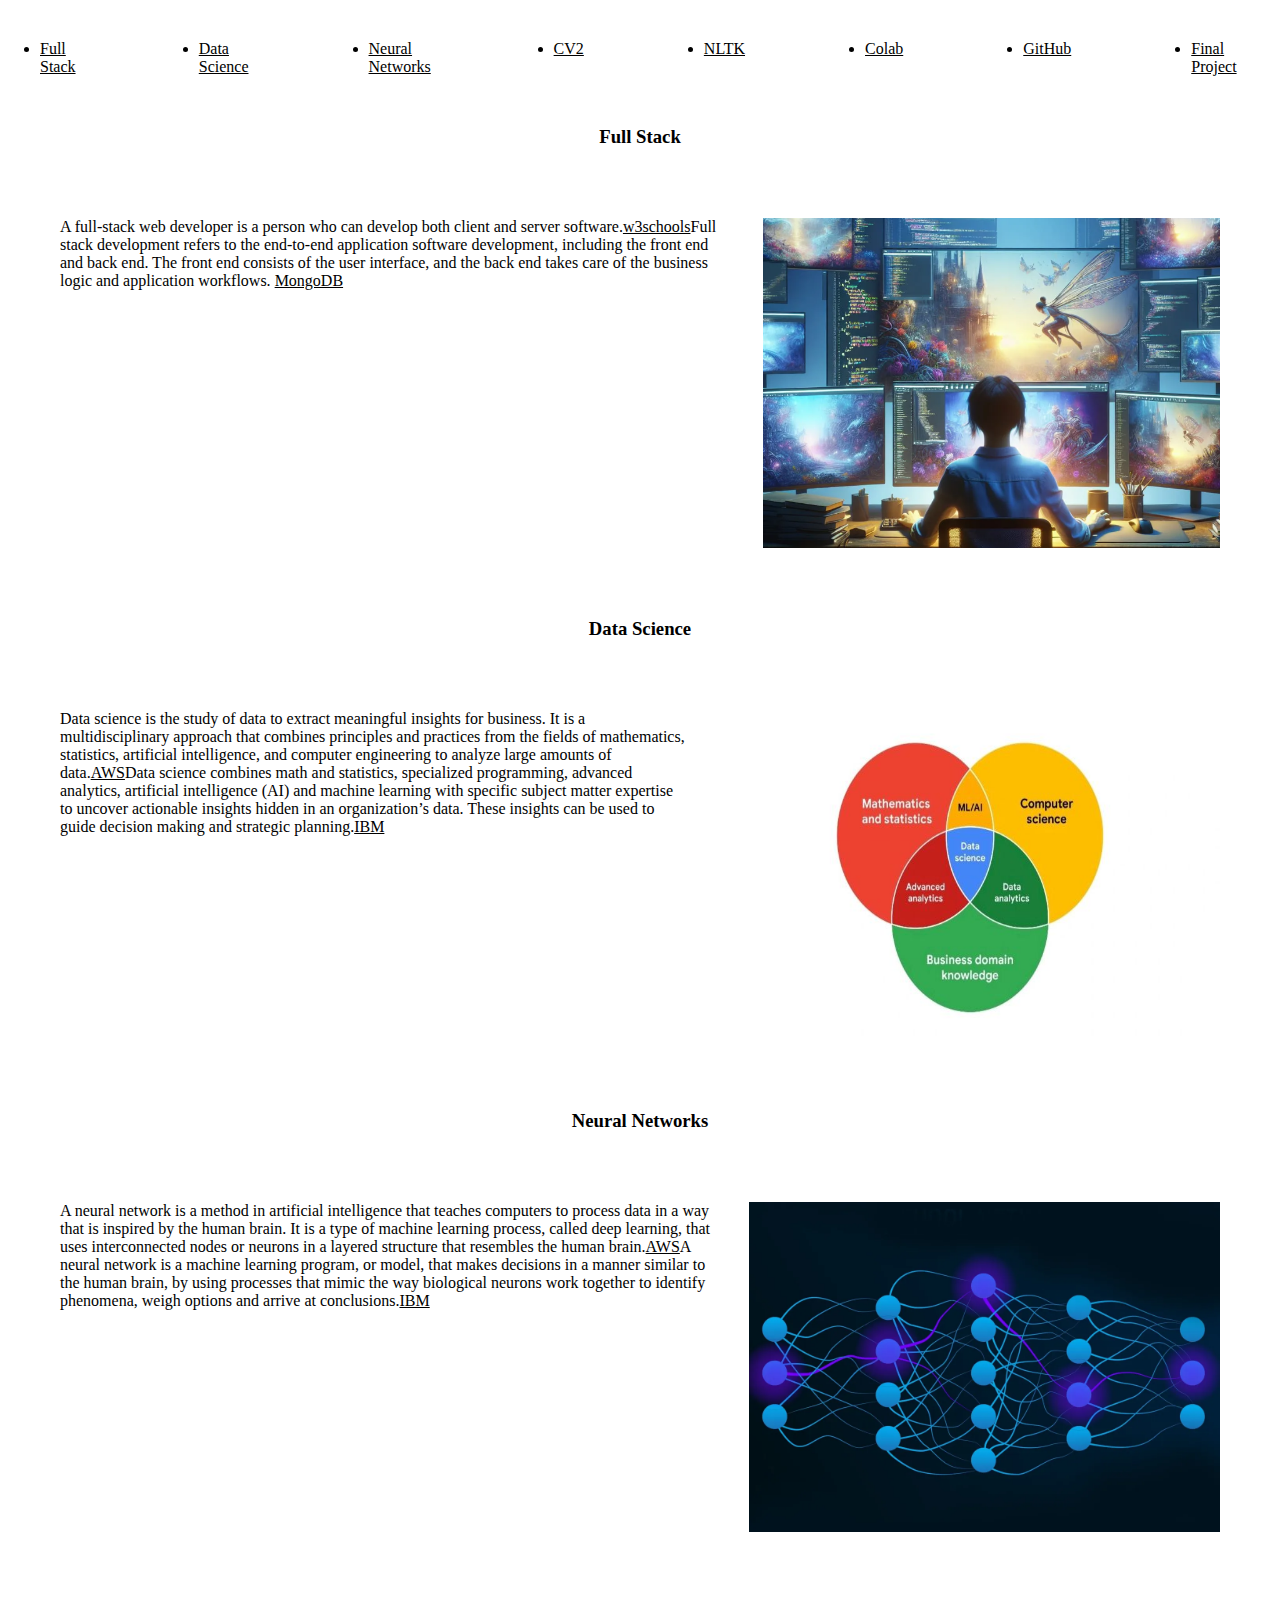
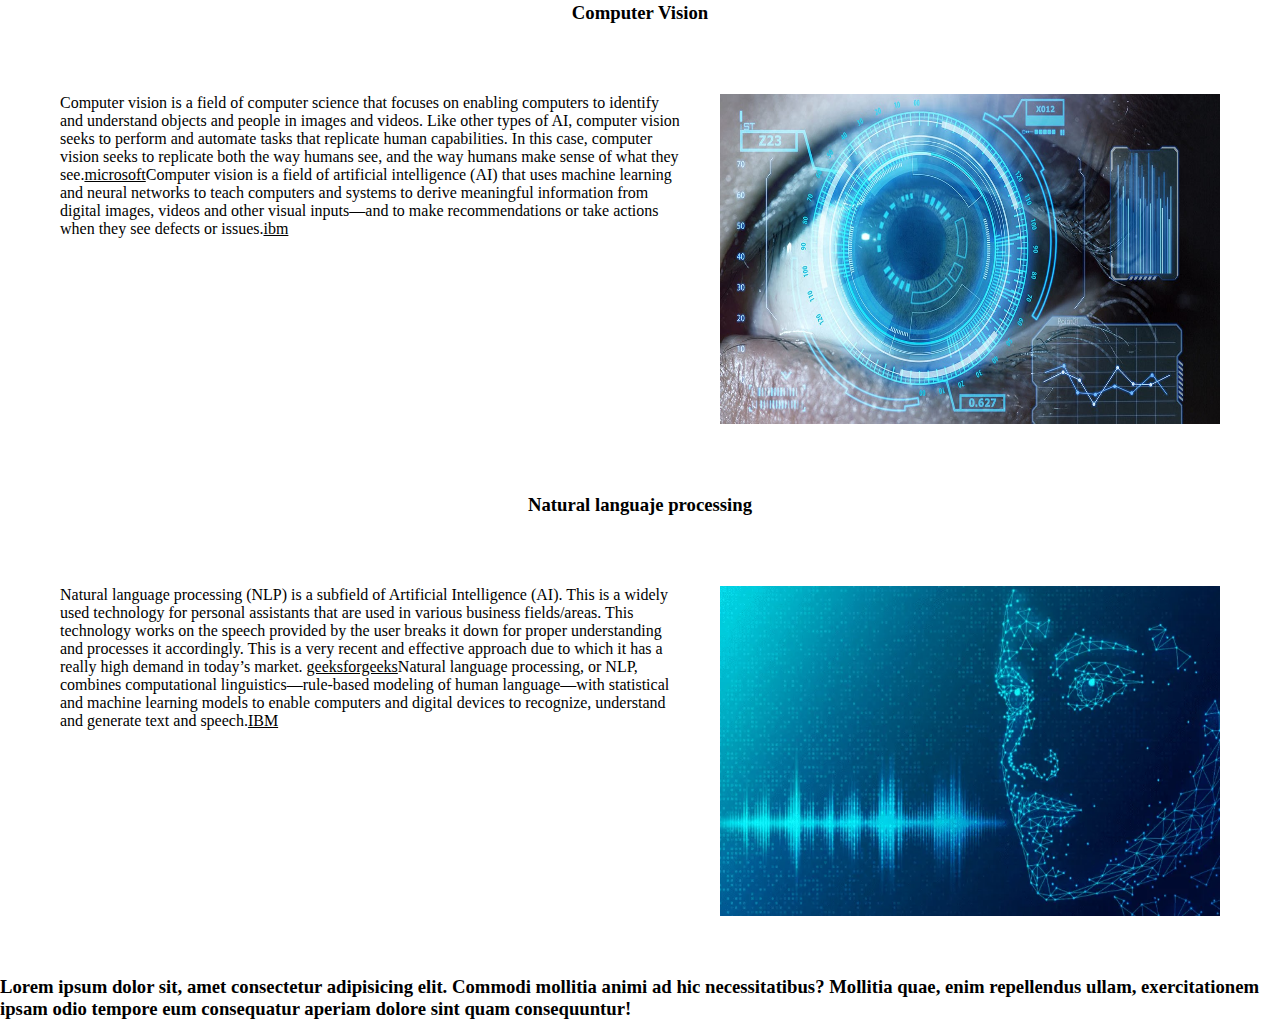
==== index.html @ 1b3d7b2c "actualizacion ul_header, sections margin padding" ====
<!DOCTYPE html>
<html lang="en">
<head>
  <meta charset="UTF-8">
  <meta name="viewport" content="width=device-width, initial-scale=1.0">
  <title>Portfolio</title>
  <link rel="stylesheet" href="./css/style.css">
</head>
<body>
  <header class="header">
    
    <ul class="ul_header">

      <li><a href="./full_stack.html">Full Stack</a></li>
      <li><a href="./data_science.html">Data Science</a></li>
      <li><a href="./neural_networlks.html">Neural Networks</a></li>
      <li><a href="./cv2.html">CV2</a></li>
      <li><a href="./nltk.html">NLTK</a></li>
      <li><a href="https://colab.research.google.com/">Colab</a></li>
      <li><a href="https://github.com/JoabRV">GitHub</a></li>
      <li><a href="./final.html">Final Project</a></li>
    </ul>
  </header>
  <main>
    

    
    <h3 class="subtitles">Full Stack</h3>
    <section class="contenedor">
      
      <p>A full-stack web developer is a person who can develop both client and server software.<a href="https://www.w3schools.com/whatis/whatis_fullstack.asp#:~:text=A%20full%2Dstack%20web%20developer,ASP%2C%20Python%2C%20or%20Node">w3schools</a>Full stack development refers to the end-to-end application software development, including the front end and back end. The front end consists of the user interface, and the back end takes care of the business logic and application workflows. <a href="https://www.mongodb.com/resources/basics/full-stack-development">MongoDB</a></p>
      
      <img class="img" src="./css/fullstack.png" alt="" >

    </section>

    <h3 class="subtitles">Data Science</h3>
    <section class="contenedor">
      
      <p>Data science is the study of data to extract meaningful insights for business. It is a multidisciplinary approach that combines principles and practices from the fields of mathematics, statistics, artificial intelligence, and computer engineering to analyze large amounts of data.<a href="https://aws.amazon.com/what-is/data-science/">AWS</a>Data science combines math and statistics, specialized programming, advanced analytics, artificial intelligence (AI) and machine learning with specific subject matter expertise to uncover actionable insights hidden in an organization’s data. These insights can be used to guide decision making and strategic planning.<a href="https://www.ibm.com/topics/data-science">IBM</a></p>
      
      <img class="img" src="./css/Data Science.jpeg" alt="">
    </section>
    
    <h3 class="subtitles">Neural Networks</h3>
    <section class="contenedor">
      
      <p>A neural network is a method in artificial intelligence that teaches computers to process data in a way that is inspired by the human brain. It is a type of machine learning process, called deep learning, that uses interconnected nodes or neurons in a layered structure that resembles the human brain.<a href="https://aws.amazon.com/what-is/neural-network/">AWS</a>A neural network is a machine learning program, or model, that makes decisions in a manner similar to the human brain, by using processes that mimic the way biological neurons work together to identify phenomena, weigh options and arrive at conclusions.<a href="https://www.ibm.com/topics/neural-networks">IBM</a></p>
      
      <img class="img" src="./css/neural_network.webp" alt="">
    </section>
    
    <h3 class="subtitles">Computer Vision</h3>
    <section class="contenedor">
      
      <p>Computer vision is a field of computer science that focuses on enabling computers to identify and understand objects and people in images and videos. Like other types of AI, computer vision seeks to perform and automate tasks that replicate human capabilities. In this case, computer vision seeks to replicate both the way humans see, and the way humans make sense of what they see.<a href="https://azure.microsoft.com/en-us/resources/cloud-computing-dictionary/what-is-computer-vision#object-classification">microsoft</a>Computer vision is a field of artificial intelligence (AI) that uses machine learning and neural networks to teach computers and systems to derive meaningful information from digital images, videos and other visual inputs—and to make recommendations or take actions when they see defects or issues.<a href="https://www.ibm.com/topics/computer-vision">ibm</a></p>
    
      <img class="img" src="./css/computer_vision.jpeg" alt="">

    </section>

    <h3 class="subtitles">Natural languaje processing</h3>
    <section class="contenedor">
      
      <p>Natural language processing (NLP) is a subfield of Artificial Intelligence (AI). This is a widely used technology for personal assistants that are used in various business fields/areas. This technology works on the speech provided by the user breaks it down for proper understanding and processes it accordingly. This is a very recent and effective approach due to which it has a really high demand in today’s market. <a href="https://www.geeksforgeeks.org/natural-language-processing-overview/">geeksforgeeks</a>Natural language processing, or NLP, combines computational linguistics—rule-based modeling of human language—with statistical and machine learning models to enable computers and digital devices to recognize, understand and generate text and speech.<a href="https://www.ibm.com/topics/natural-language-processing">IBM</a></p>

      <img class="img" src="./css/nltk.webp" alt="">
    </section>
    
    <footer>
      <h3>Lorem ipsum dolor sit, amet consectetur adipisicing elit. Commodi mollitia animi ad hic necessitatibus? Mollitia quae, enim repellendus ullam, exercitationem ipsam odio tempore eum consequatur aperiam dolore sint quam consequuntur!</h3>
    </footer>

  </main>
</body>
</html>
---- css/style.css ----
*{
    margin: 0px;
    padding: 0px;
    background-color: white;
    color: black;
}


header {
    margin: 10px;
    padding: 10px;
}

.ul_header {

    margin: 10px;
    padding: 10px;
    display: flex;
    flex-direction: row;
    gap: 10%;
    width: 250;
    height: 10%;
}



.subtitles {
    margin: 10px;
    padding: 10px;
    text-align: center;
    background-color: white;
}

.contenedor {
    display: flex;
    margin: 30px;
    padding: 30px;
    gap: 35px;
    background-color: white;
}

section {
    display: grid;
}

.img {
    width: 500px;
    height: 330px;
}
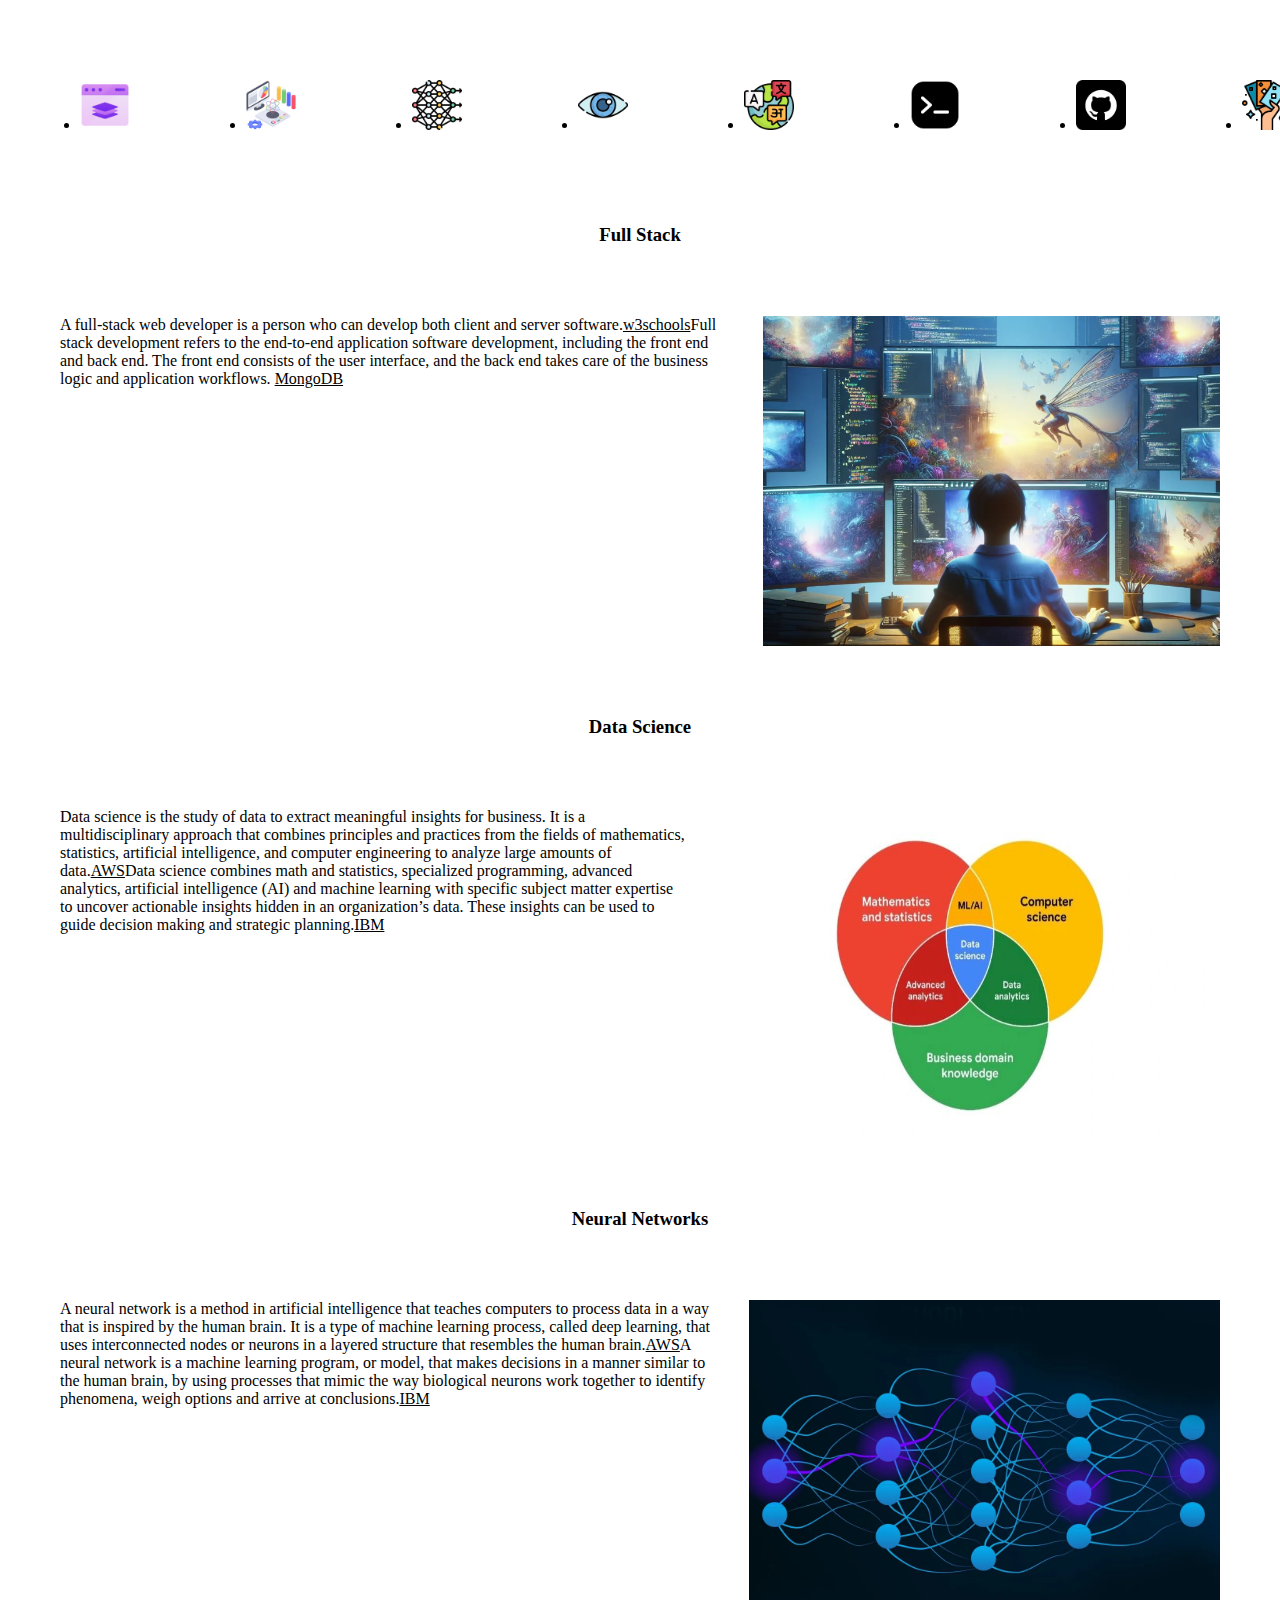
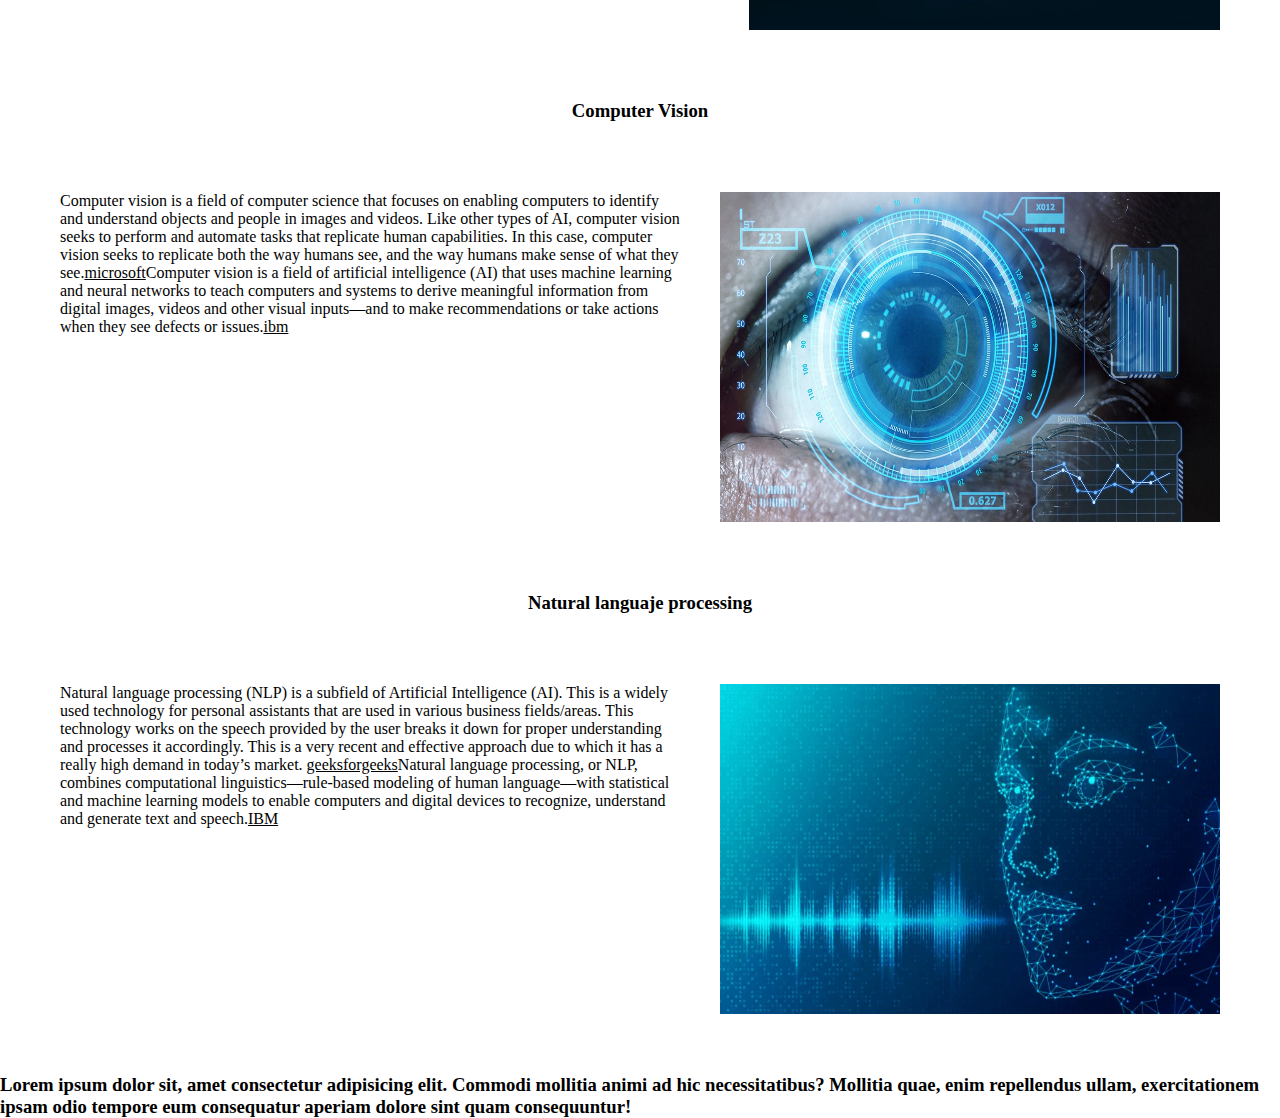
==== commit 1ea4f8db: "img changes" ====
--- a/index.html
+++ b/index.html
@@ -11,14 +11,14 @@
     
     <ul class="ul_header">
 
-      <li><a href="./full_stack.html">Full Stack</a></li>
-      <li><a href="./data_science.html">Data Science</a></li>
-      <li><a href="./neural_networlks.html">Neural Networks</a></li>
-      <li><a href="./cv2.html">CV2</a></li>
-      <li><a href="./nltk.html">NLTK</a></li>
-      <li><a href="https://colab.research.google.com/">Colab</a></li>
-      <li><a href="https://github.com/JoabRV">GitHub</a></li>
-      <li><a href="./final.html">Final Project</a></li>
+      <li><a href="./full_stack.html"><img class="img_icon" src="./css/icon/development-software.png" alt=""></a></li>
+      <li><a href="./data_science.html"><img class="img_icon" src="./css/icon/data-science.png" alt=""></a></li>
+      <li><a href="./neural_networlks.html"><img class="img_icon" src="./css/icon/deep-learning.png" alt=""></a></li>
+      <li><a href="./cv2.html"><img class="img_icon" src="./css/icon/eye.png" alt=""></a></li>
+      <li><a href="./nltk.html"><img class="img_icon" src="./css/icon/languages.png" alt=""></a></li>
+      <li><a href="https://colab.research.google.com/"><img class="img_icon" src="./css/icon/terminal.png" alt=""></a></li>
+      <li><a href="https://github.com/JoabRV"><img class="img_icon" src="./css/icon/github.png" alt=""></a></li>
+      <li><a href="./final.html"><img class="img_icon" src="./css/icon/card-game.png" alt=""></a></li>
     </ul>
   </header>
   <main>
--- a/css/style.css
+++ b/css/style.css
@@ -7,8 +7,9 @@
 
 
 header {
-    margin: 10px;
-    padding: 10px;
+    margin: 30px;
+    padding: 30px;
+    background-color: white;
 }
 
 .ul_header {
@@ -18,8 +19,12 @@
     display: flex;
     flex-direction: row;
     gap: 10%;
-    width: 250;
+    width: 100%;
     height: 10%;
+}
+
+.img_icon {
+    width: 50px;
 }
 
 
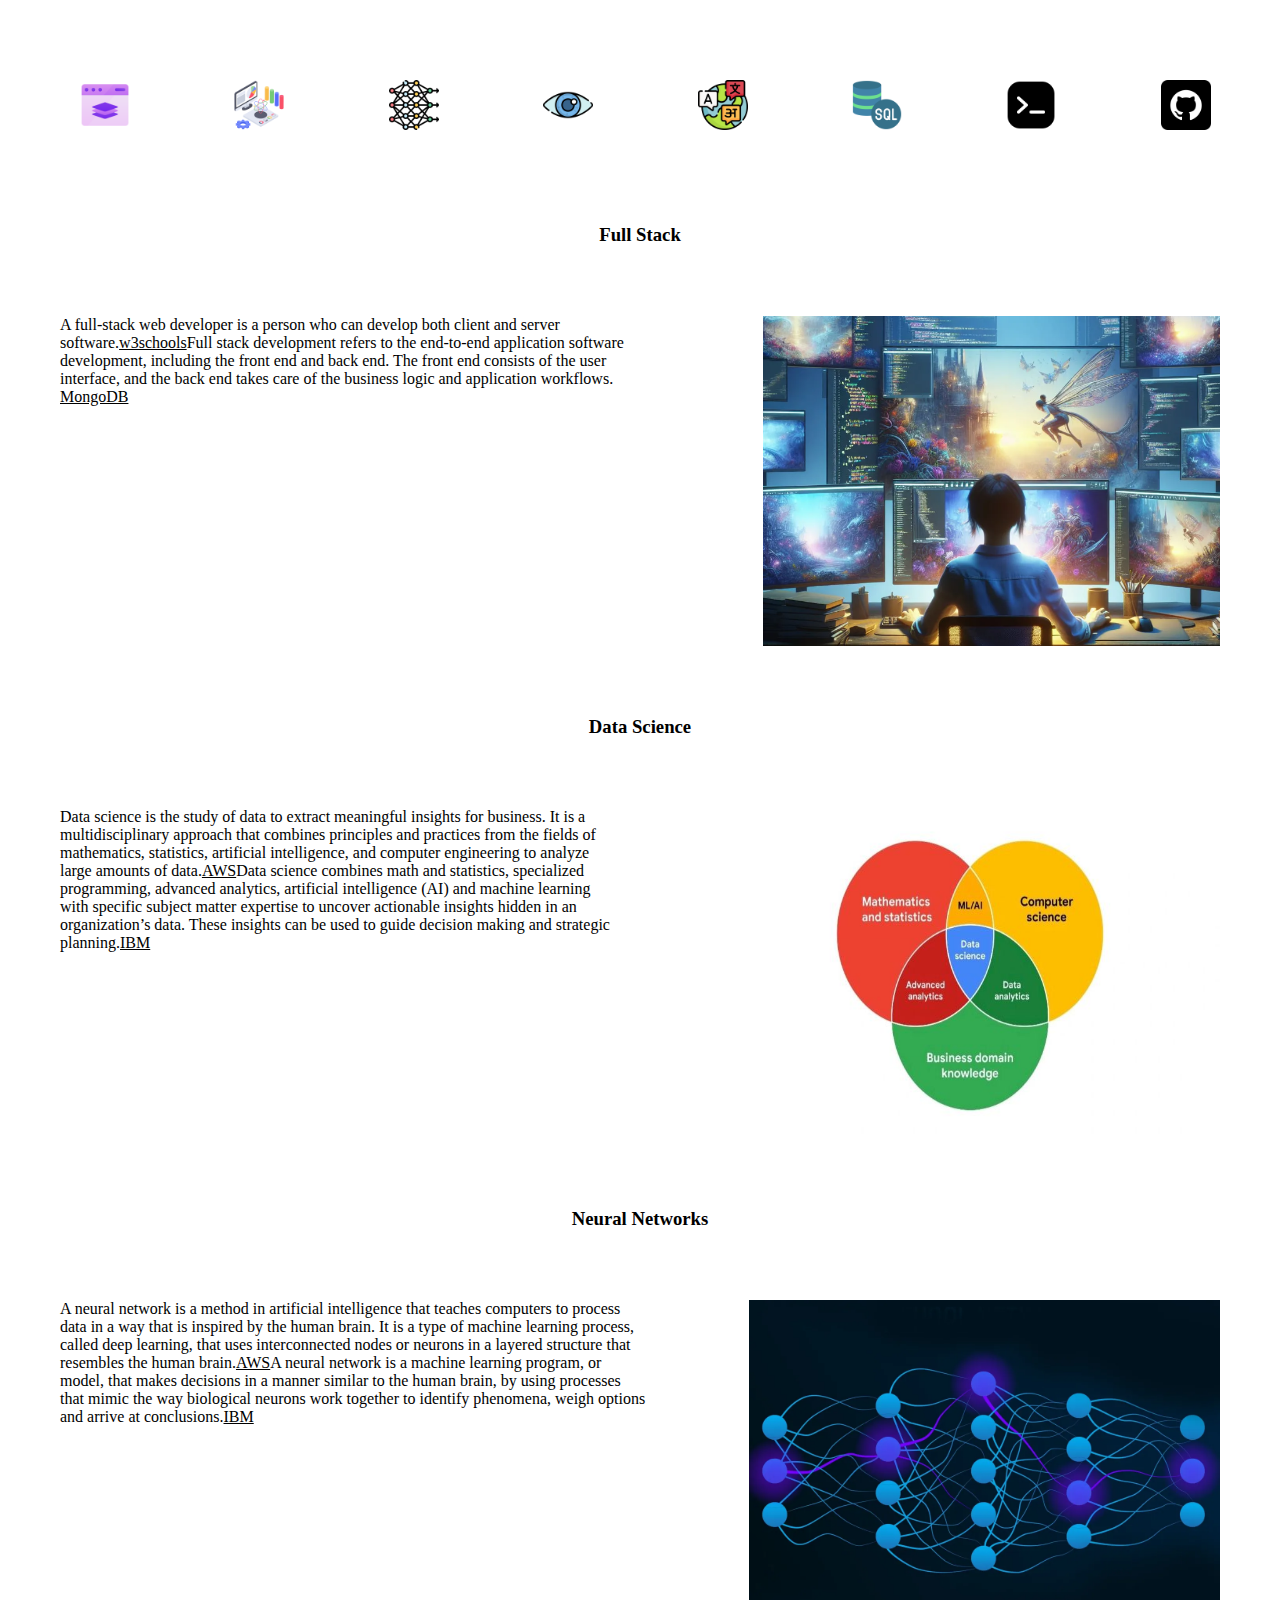
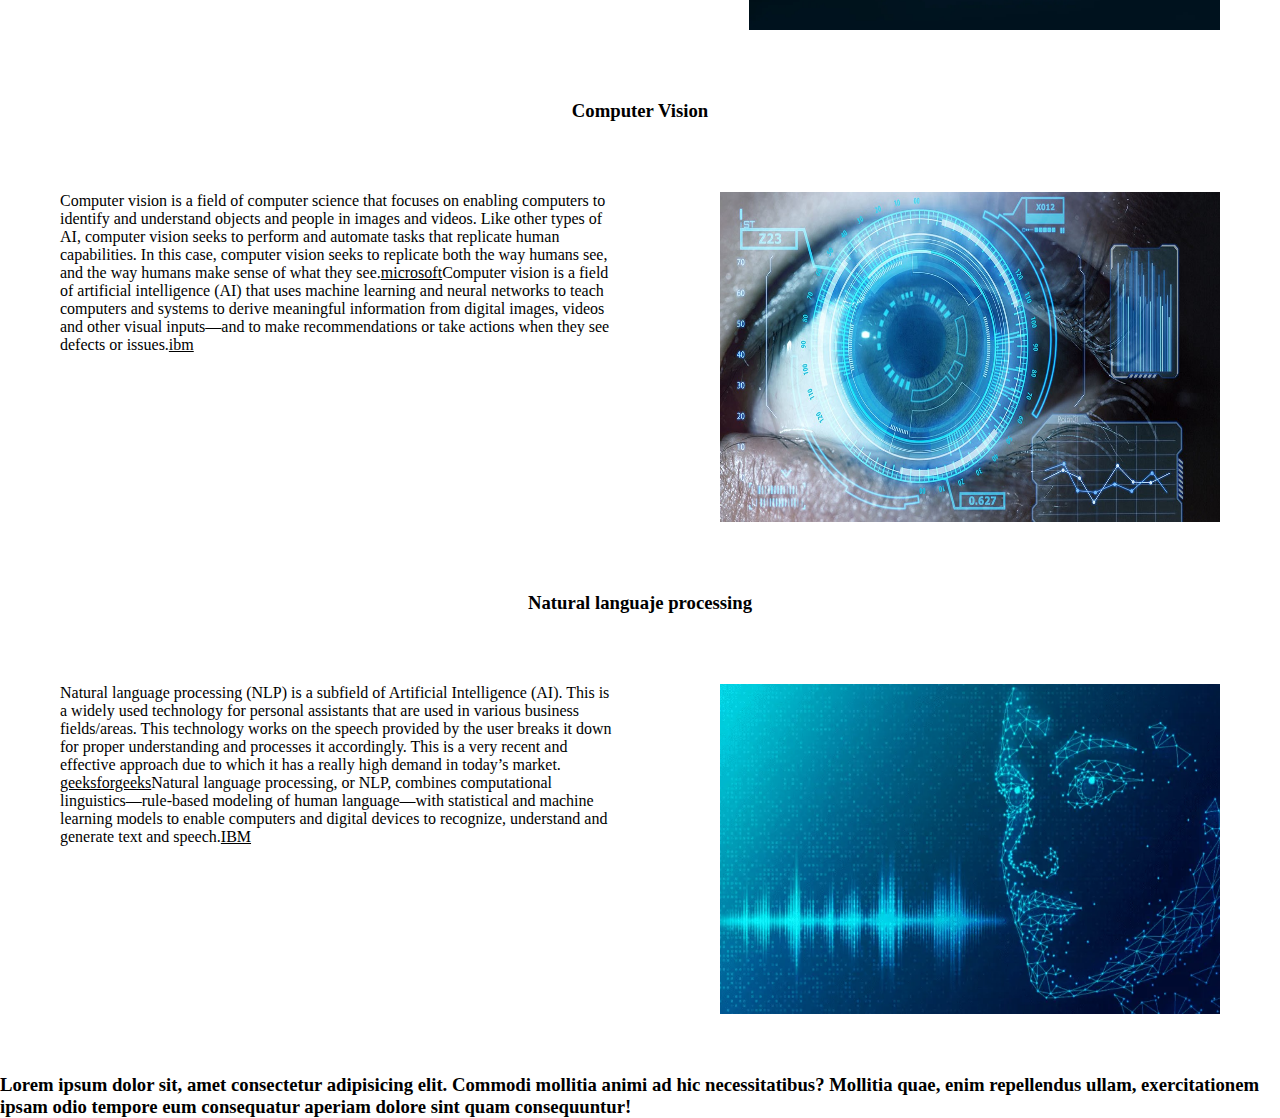
==== commit 8c9a2d96: "agregue apartados para nlp, neural networks, data science" ====
--- a/index.html
+++ b/index.html
@@ -15,7 +15,8 @@
       <li><a href="./data_science.html"><img class="img_icon" src="./css/icon/data-science.png" alt=""></a></li>
       <li><a href="./neural_networlks.html"><img class="img_icon" src="./css/icon/deep-learning.png" alt=""></a></li>
       <li><a href="./cv2.html"><img class="img_icon" src="./css/icon/eye.png" alt=""></a></li>
-      <li><a href="./nltk.html"><img class="img_icon" src="./css/icon/languages.png" alt=""></a></li>
+      <li><a href="./nlp.html"><img class="img_icon" src="./css/icon/languages.png" alt=""></a></li>
+      <li><a href="./sql.html"><img class="img_icon" src="./css/icon/sql-server.png" alt=""></a></li>
       <li><a href="https://colab.research.google.com/"><img class="img_icon" src="./css/icon/terminal.png" alt=""></a></li>
       <li><a href="https://github.com/JoabRV"><img class="img_icon" src="./css/icon/github.png" alt=""></a></li>
       <li><a href="./final.html"><img class="img_icon" src="./css/icon/card-game.png" alt=""></a></li>
--- a/css/style.css
+++ b/css/style.css
@@ -13,13 +13,13 @@
 }
 
 .ul_header {
-
+    list-style: none;
     margin: 10px;
     padding: 10px;
     display: flex;
     flex-direction: row;
     gap: 10%;
-    width: 100%;
+    width: 90%;
     height: 10%;
 }
 
@@ -40,7 +40,7 @@
     display: flex;
     margin: 30px;
     padding: 30px;
-    gap: 35px;
+    gap: 100px;
     background-color: white;
 }
 
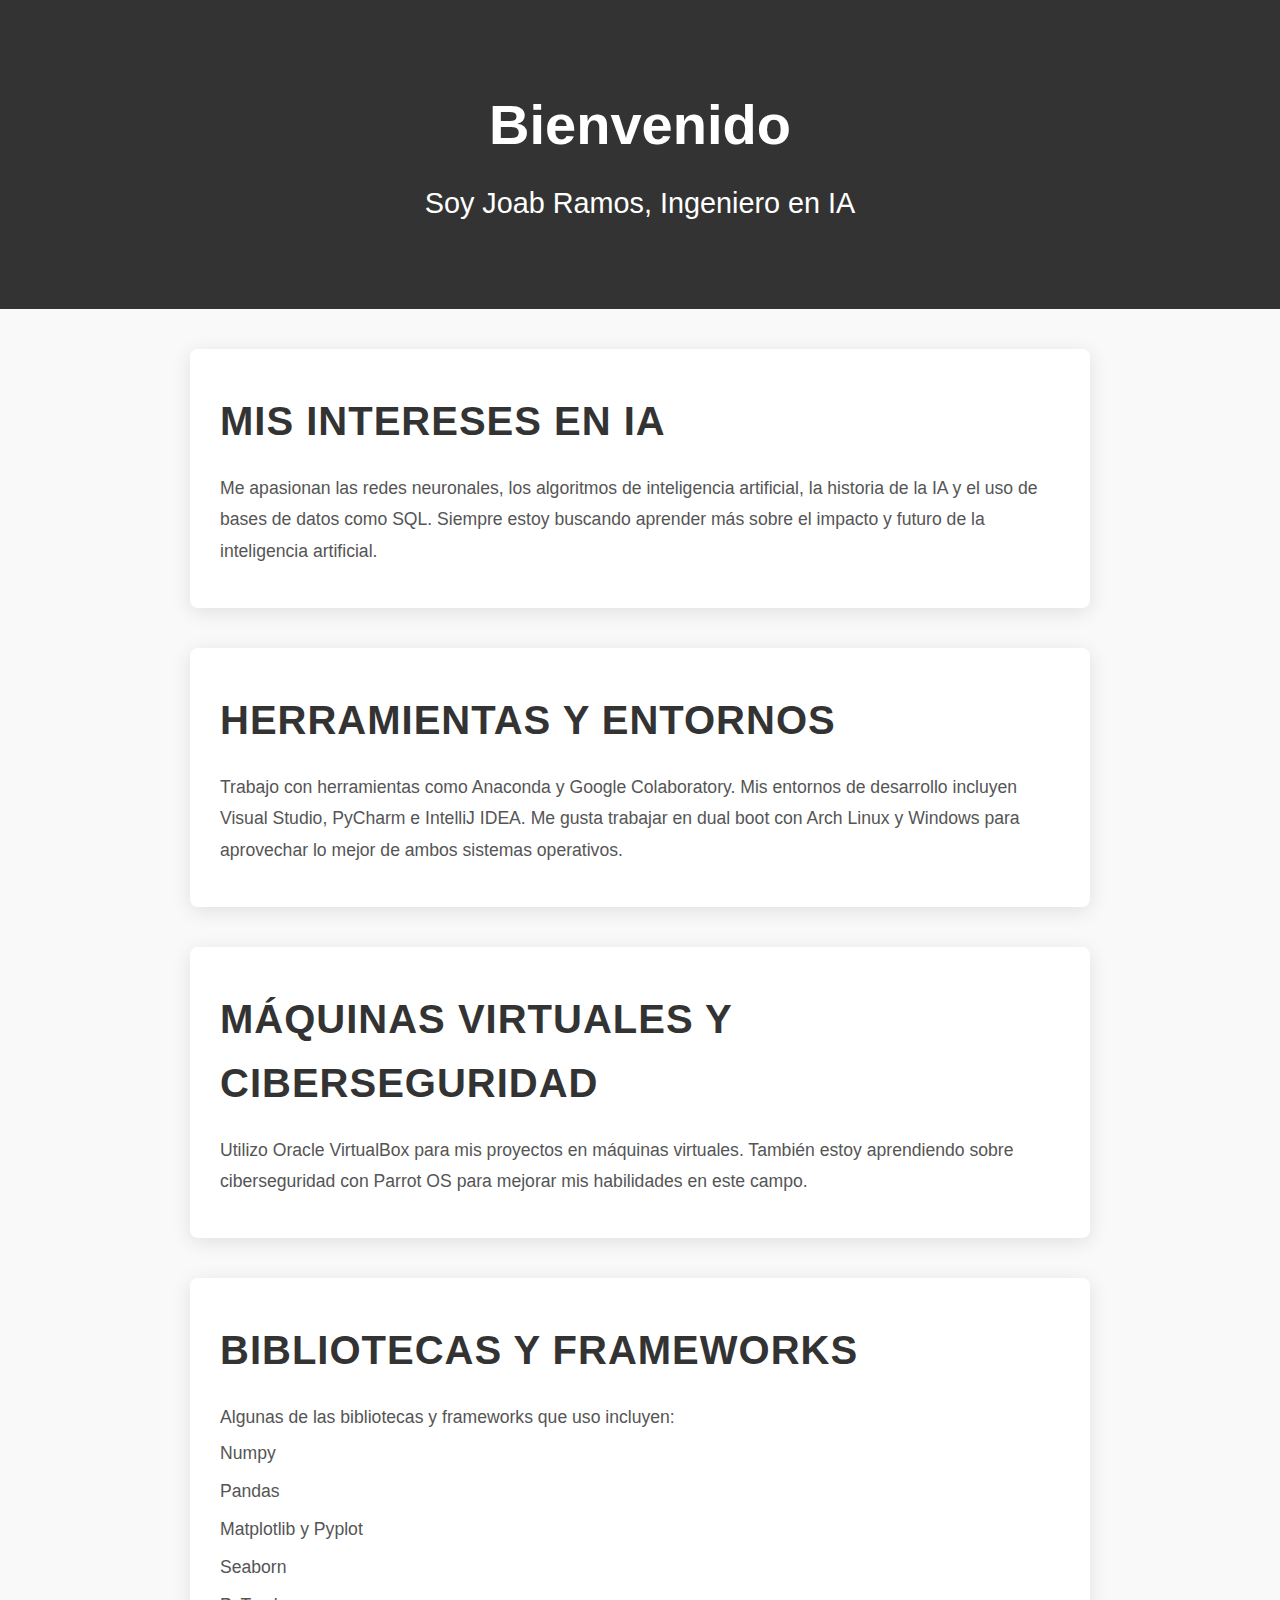
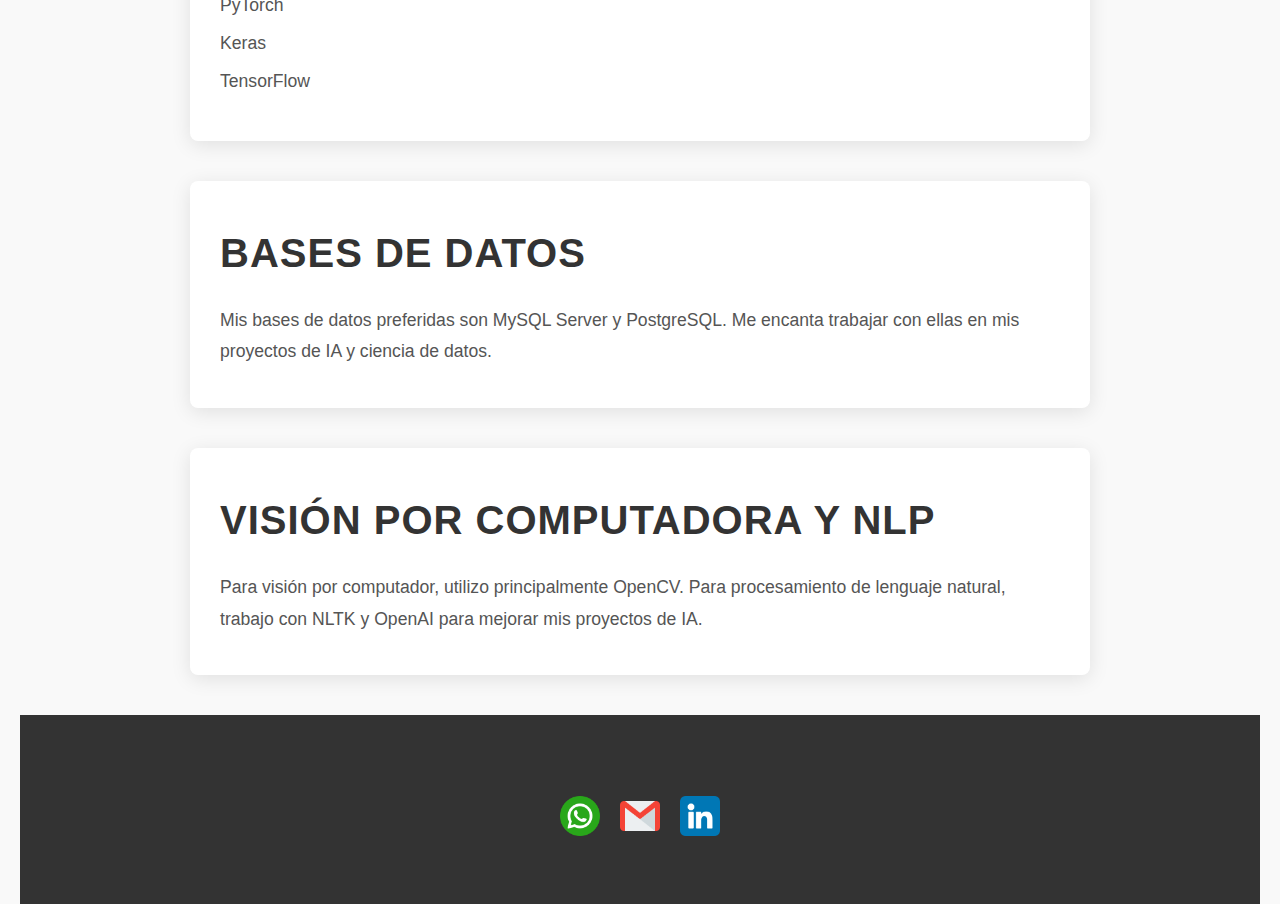
==== commit 01c3e7eb: "Cambio a mi pagina web" ====
--- a/index.html
+++ b/index.html
@@ -1,77 +1,71 @@
 <!DOCTYPE html>
-<html lang="en">
+<html lang="es">
 <head>
-  <meta charset="UTF-8">
-  <meta name="viewport" content="width=device-width, initial-scale=1.0">
-  <title>Portfolio</title>
-  <link rel="stylesheet" href="./css/style.css">
+    <meta charset="UTF-8">
+    <meta name="viewport" content="width=device-width, initial-scale=1.0">
+    <title>Bienvenido - Joab Ramos</title>
+    <link rel="stylesheet" href="./css/style.css">
 </head>
 <body>
-  <header class="header">
+    <header>
+        <h1>Bienvenido</h1>
+        <p>Soy Joab Ramos, Ingeniero en IA</p>
+    </header>
     
-    <ul class="ul_header">
-
-      <li><a href="./full_stack.html"><img class="img_icon" src="./css/icon/development-software.png" alt=""></a></li>
-      <li><a href="./data_science.html"><img class="img_icon" src="./css/icon/data-science.png" alt=""></a></li>
-      <li><a href="./neural_networlks.html"><img class="img_icon" src="./css/icon/deep-learning.png" alt=""></a></li>
-      <li><a href="./cv2.html"><img class="img_icon" src="./css/icon/eye.png" alt=""></a></li>
-      <li><a href="./nlp.html"><img class="img_icon" src="./css/icon/languages.png" alt=""></a></li>
-      <li><a href="./sql.html"><img class="img_icon" src="./css/icon/sql-server.png" alt=""></a></li>
-      <li><a href="https://colab.research.google.com/"><img class="img_icon" src="./css/icon/terminal.png" alt=""></a></li>
-      <li><a href="https://github.com/JoabRV"><img class="img_icon" src="./css/icon/github.png" alt=""></a></li>
-      <li><a href="./final.html"><img class="img_icon" src="./css/icon/card-game.png" alt=""></a></li>
-    </ul>
-  </header>
-  <main>
-    
-
-    
-    <h3 class="subtitles">Full Stack</h3>
-    <section class="contenedor">
-      
-      <p>A full-stack web developer is a person who can develop both client and server software.<a href="https://www.w3schools.com/whatis/whatis_fullstack.asp#:~:text=A%20full%2Dstack%20web%20developer,ASP%2C%20Python%2C%20or%20Node">w3schools</a>Full stack development refers to the end-to-end application software development, including the front end and back end. The front end consists of the user interface, and the back end takes care of the business logic and application workflows. <a href="https://www.mongodb.com/resources/basics/full-stack-development">MongoDB</a></p>
-      
-      <img class="img" src="./css/fullstack.png" alt="" >
-
+    <section id="intereses">
+        <h2>Mis Intereses en IA</h2>
+        <p>Me apasionan las redes neuronales, los algoritmos de inteligencia artificial, la historia de la IA y el uso de bases de datos como SQL. Siempre estoy buscando aprender más sobre el impacto y futuro de la inteligencia artificial.</p>
     </section>
 
-    <h3 class="subtitles">Data Science</h3>
-    <section class="contenedor">
-      
-      <p>Data science is the study of data to extract meaningful insights for business. It is a multidisciplinary approach that combines principles and practices from the fields of mathematics, statistics, artificial intelligence, and computer engineering to analyze large amounts of data.<a href="https://aws.amazon.com/what-is/data-science/">AWS</a>Data science combines math and statistics, specialized programming, advanced analytics, artificial intelligence (AI) and machine learning with specific subject matter expertise to uncover actionable insights hidden in an organization’s data. These insights can be used to guide decision making and strategic planning.<a href="https://www.ibm.com/topics/data-science">IBM</a></p>
-      
-      <img class="img" src="./css/Data Science.jpeg" alt="">
-    </section>
-    
-    <h3 class="subtitles">Neural Networks</h3>
-    <section class="contenedor">
-      
-      <p>A neural network is a method in artificial intelligence that teaches computers to process data in a way that is inspired by the human brain. It is a type of machine learning process, called deep learning, that uses interconnected nodes or neurons in a layered structure that resembles the human brain.<a href="https://aws.amazon.com/what-is/neural-network/">AWS</a>A neural network is a machine learning program, or model, that makes decisions in a manner similar to the human brain, by using processes that mimic the way biological neurons work together to identify phenomena, weigh options and arrive at conclusions.<a href="https://www.ibm.com/topics/neural-networks">IBM</a></p>
-      
-      <img class="img" src="./css/neural_network.webp" alt="">
-    </section>
-    
-    <h3 class="subtitles">Computer Vision</h3>
-    <section class="contenedor">
-      
-      <p>Computer vision is a field of computer science that focuses on enabling computers to identify and understand objects and people in images and videos. Like other types of AI, computer vision seeks to perform and automate tasks that replicate human capabilities. In this case, computer vision seeks to replicate both the way humans see, and the way humans make sense of what they see.<a href="https://azure.microsoft.com/en-us/resources/cloud-computing-dictionary/what-is-computer-vision#object-classification">microsoft</a>Computer vision is a field of artificial intelligence (AI) that uses machine learning and neural networks to teach computers and systems to derive meaningful information from digital images, videos and other visual inputs—and to make recommendations or take actions when they see defects or issues.<a href="https://www.ibm.com/topics/computer-vision">ibm</a></p>
-    
-      <img class="img" src="./css/computer_vision.jpeg" alt="">
-
+    <section id="herramientas">
+        <h2>Herramientas y Entornos</h2>
+        <p>Trabajo con herramientas como Anaconda y Google Colaboratory. Mis entornos de desarrollo incluyen Visual Studio, PyCharm e IntelliJ IDEA. Me gusta trabajar en dual boot con Arch Linux y Windows para aprovechar lo mejor de ambos sistemas operativos.</p>
     </section>
 
-    <h3 class="subtitles">Natural languaje processing</h3>
-    <section class="contenedor">
-      
-      <p>Natural language processing (NLP) is a subfield of Artificial Intelligence (AI). This is a widely used technology for personal assistants that are used in various business fields/areas. This technology works on the speech provided by the user breaks it down for proper understanding and processes it accordingly. This is a very recent and effective approach due to which it has a really high demand in today’s market. <a href="https://www.geeksforgeeks.org/natural-language-processing-overview/">geeksforgeeks</a>Natural language processing, or NLP, combines computational linguistics—rule-based modeling of human language—with statistical and machine learning models to enable computers and digital devices to recognize, understand and generate text and speech.<a href="https://www.ibm.com/topics/natural-language-processing">IBM</a></p>
+    <section id="maquinas-virtuales">
+        <h2>Máquinas Virtuales y Ciberseguridad</h2>
+        <p>Utilizo Oracle VirtualBox para mis proyectos en máquinas virtuales. También estoy aprendiendo sobre ciberseguridad con Parrot OS para mejorar mis habilidades en este campo.</p>
+    </section>
 
-      <img class="img" src="./css/nltk.webp" alt="">
+    <section id="bibliotecas">
+        <h2>Bibliotecas y Frameworks</h2>
+        <p>Algunas de las bibliotecas y frameworks que uso incluyen:</p>
+        <ul>
+            <li>Numpy</li>
+            <li>Pandas</li>
+            <li>Matplotlib y Pyplot</li>
+            <li>Seaborn</li>
+            <li>PyTorch</li>
+            <li>Keras</li>
+            <li>TensorFlow</li>
+        </ul>
     </section>
-    
+
+    <section id="bases-datos">
+        <h2>Bases de Datos</h2>
+        <p>Mis bases de datos preferidas son MySQL Server y PostgreSQL. Me encanta trabajar con ellas en mis proyectos de IA y ciencia de datos.</p>
+    </section>
+
+    <section id="vision-nlp">
+        <h2>Visión por Computadora y NLP</h2>
+        <p>Para visión por computador, utilizo principalmente OpenCV. Para procesamiento de lenguaje natural, trabajo con NLTK y OpenAI para mejorar mis proyectos de IA.</p>
+    </section>
+
     <footer>
-      <h3>Lorem ipsum dolor sit, amet consectetur adipisicing elit. Commodi mollitia animi ad hic necessitatibus? Mollitia quae, enim repellendus ullam, exercitationem ipsam odio tempore eum consequatur aperiam dolore sint quam consequuntur!</h3>
-    </footer>
-
-  </main>
+      <p>Contacta conmigo:</p>
+      <div class="contact-icons">
+          <a href="https://wa.me/55564356808" target="_blank">
+              <img src="css/icon/whatsapp.png" alt="WhatsApp" class="contact-icon">
+          </a>
+          <a href="mailto:joab.ramos27@gmail.com">
+              <img src="css/icon/gmail.png" alt="Correo Electrónico" class="contact-icon">
+          </a>
+          <a href="https://www.linkedin.com/in/joab-ramos-vivas-059a75144/" target="_blank">
+              <img src="css/icon/linkedin.png" alt="LinkedIn" class="contact-icon">
+          </a>
+      </div>
+      <p class="rights">© 2025 Todos los derechos reservados. Joab Ramos</p>
+  </footer>
+  
 </body>
 </html>
--- a/css/style.css
+++ b/css/style.css
@@ -1,55 +1,128 @@
-*{
-    margin: 0px;
-    padding: 0px;
-    background-color: white;
-    color: black;
+/* General Styles */
+* {
+    box-sizing: border-box;
+    margin: 0;
+    padding: 0;
+    font-family: 'Arial', sans-serif;
 }
 
+body {
+    background-color: #f9f9f9;
+    color: #333;
+    line-height: 1.6;
+    padding: 0 20px; /* Agrega un relleno a la derecha e izquierda */
+    margin: 0;
+    font-size: 16px;
+}
 
 header {
-    margin: 30px;
-    padding: 30px;
-    background-color: white;
+    background-color: #333;
+    color: white;
+    text-align: center;
+    padding: 80px 20px;
+    border-bottom: 3px solid #333;
+    margin: 0 -20px; /* Para eliminar los márgenes a la izquierda y derecha */
 }
 
-.ul_header {
-    list-style: none;
-    margin: 10px;
-    padding: 10px;
-    display: flex;
-    flex-direction: row;
-    gap: 10%;
-    width: 90%;
-    height: 10%;
+header h1 {
+    font-size: 3.5rem;
+    margin-bottom: 10px;
+    font-family: 'Roboto', sans-serif;
 }
 
-.img_icon {
-    width: 50px;
-}
-
-
-
-.subtitles {
-    margin: 10px;
-    padding: 10px;
-    text-align: center;
-    background-color: white;
-}
-
-.contenedor {
-    display: flex;
-    margin: 30px;
-    padding: 30px;
-    gap: 100px;
-    background-color: white;
+header p {
+    font-size: 1.8rem;
+    font-weight: 300;
 }
 
 section {
-    display: grid;
+    margin: 40px auto;
+    padding: 40px 30px;
+    max-width: 900px;
+    background-color: white;
+    border-radius: 8px;
+    box-shadow: 0 4px 20px rgba(0, 0, 0, 0.1);
+    transition: transform 0.3s ease-in-out;
 }
 
-.img {
-    width: 500px;
-    height: 330px;
+section:hover {
+    transform: translateY(-10px);
 }
 
+section h2 {
+    font-size: 2.5rem;
+    color: #333;
+    margin-bottom: 20px;
+    text-transform: uppercase;
+    font-weight: 600;
+    letter-spacing: 1px;
+}
+
+section p {
+    font-size: 1.1rem;
+    line-height: 1.8;
+    color: #555;
+}
+
+ul {
+    list-style-type: none;
+    padding-left: 0;
+}
+
+ul li {
+    font-size: 1.1rem;
+    color: #555;
+    padding: 5px 0;
+}
+
+footer {
+    background-color: #333;
+    color: white;
+    text-align: center;
+    padding: 20px;
+    font-size: 1rem;
+    position: relative;
+    bottom: 0;
+    width: 100%;
+}
+
+/* Hover Effects for Links */
+a {
+    color: #333;
+    text-decoration: none;
+    font-weight: bold;
+    transition: color 0.3s ease;
+}
+
+a:hover {
+    color: #333;
+}
+
+/* Contact Icons */
+.contact-icons {
+    display: flex;
+    justify-content: center;
+    gap: 20px;
+    margin-top: 30px;
+}
+
+.contact-icons a {
+    text-decoration: none; /* Aseguramos que no haya subrayado en los enlaces */
+}
+
+.contact-icon {
+    width: 40px; /* Tamaño de los iconos */
+    height: 40px;
+    transition: transform 0.3s ease;
+}
+
+.contact-icon:hover {
+    transform: scale(1.1); /* Efecto de aumento al pasar el mouse */
+}
+
+footer p {
+    font-size: 1.2rem;
+    color: #333;
+    margin-bottom: 10px;
+}
+
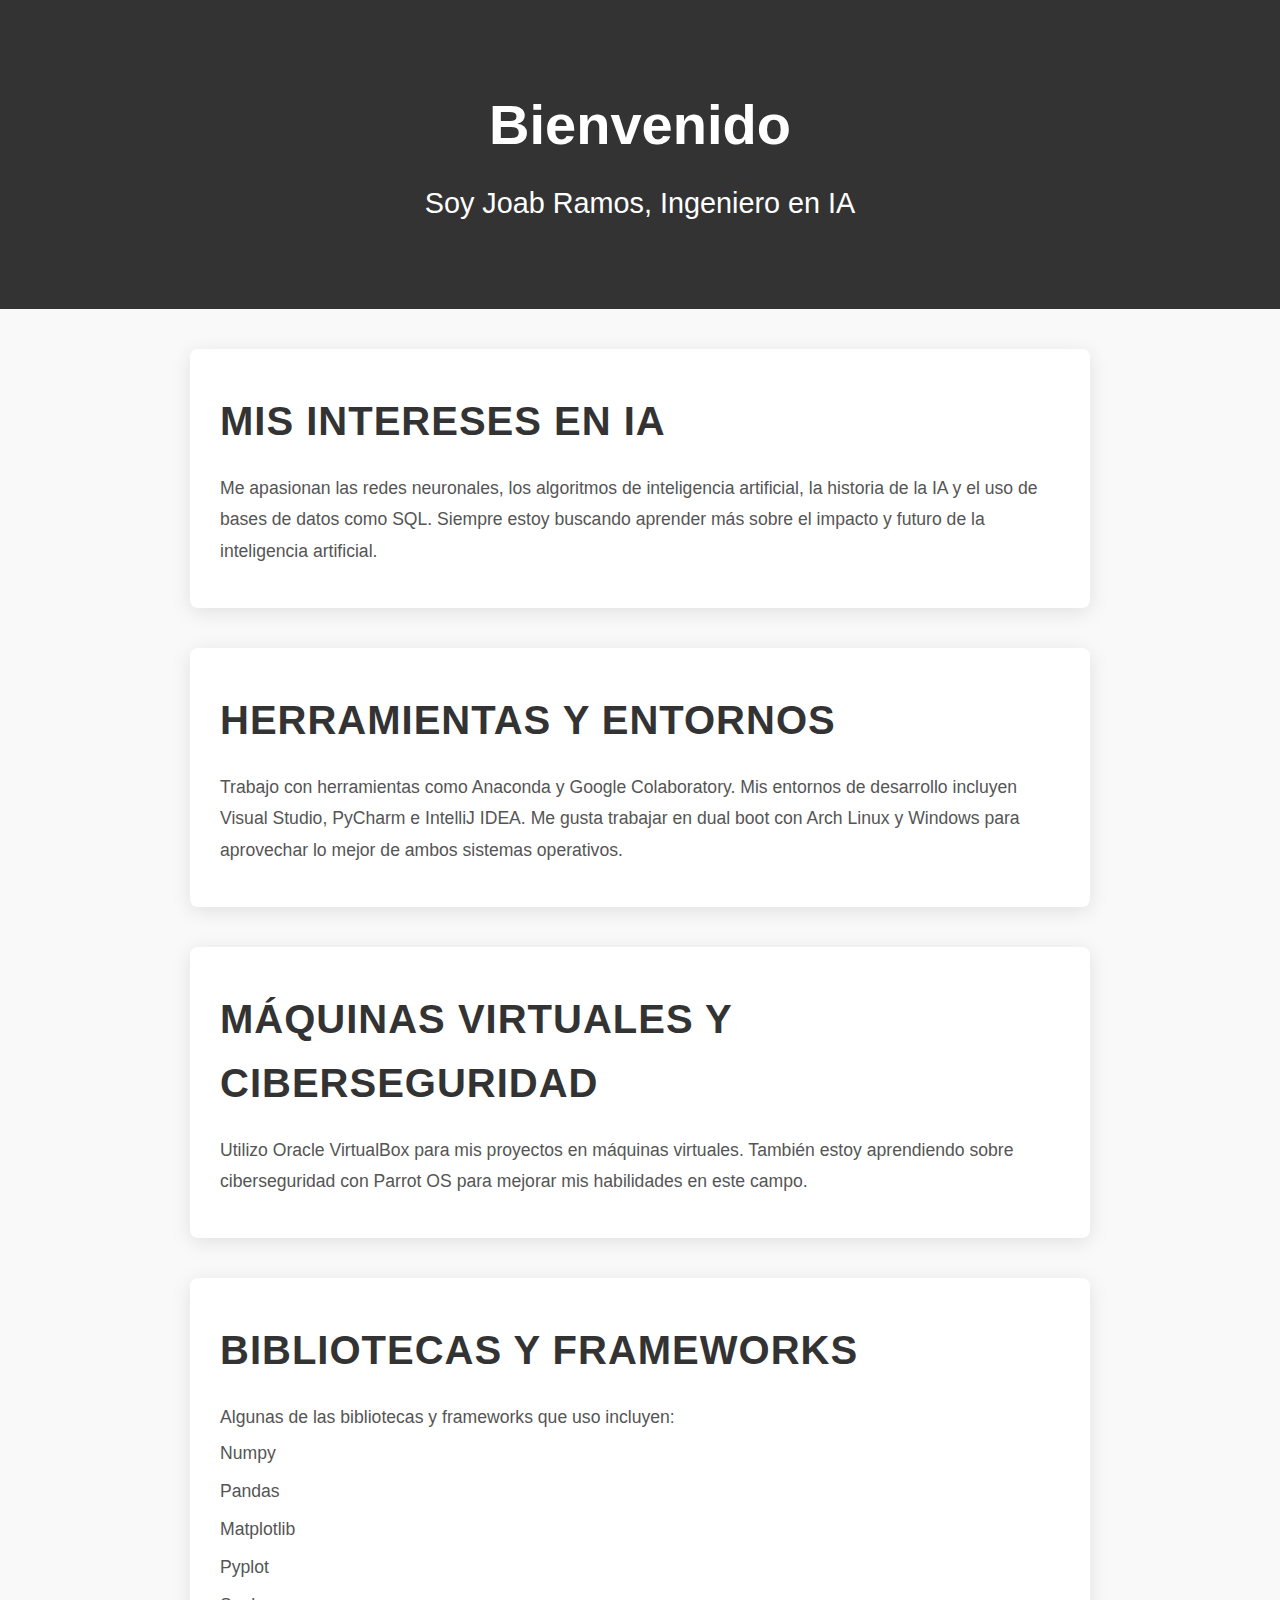
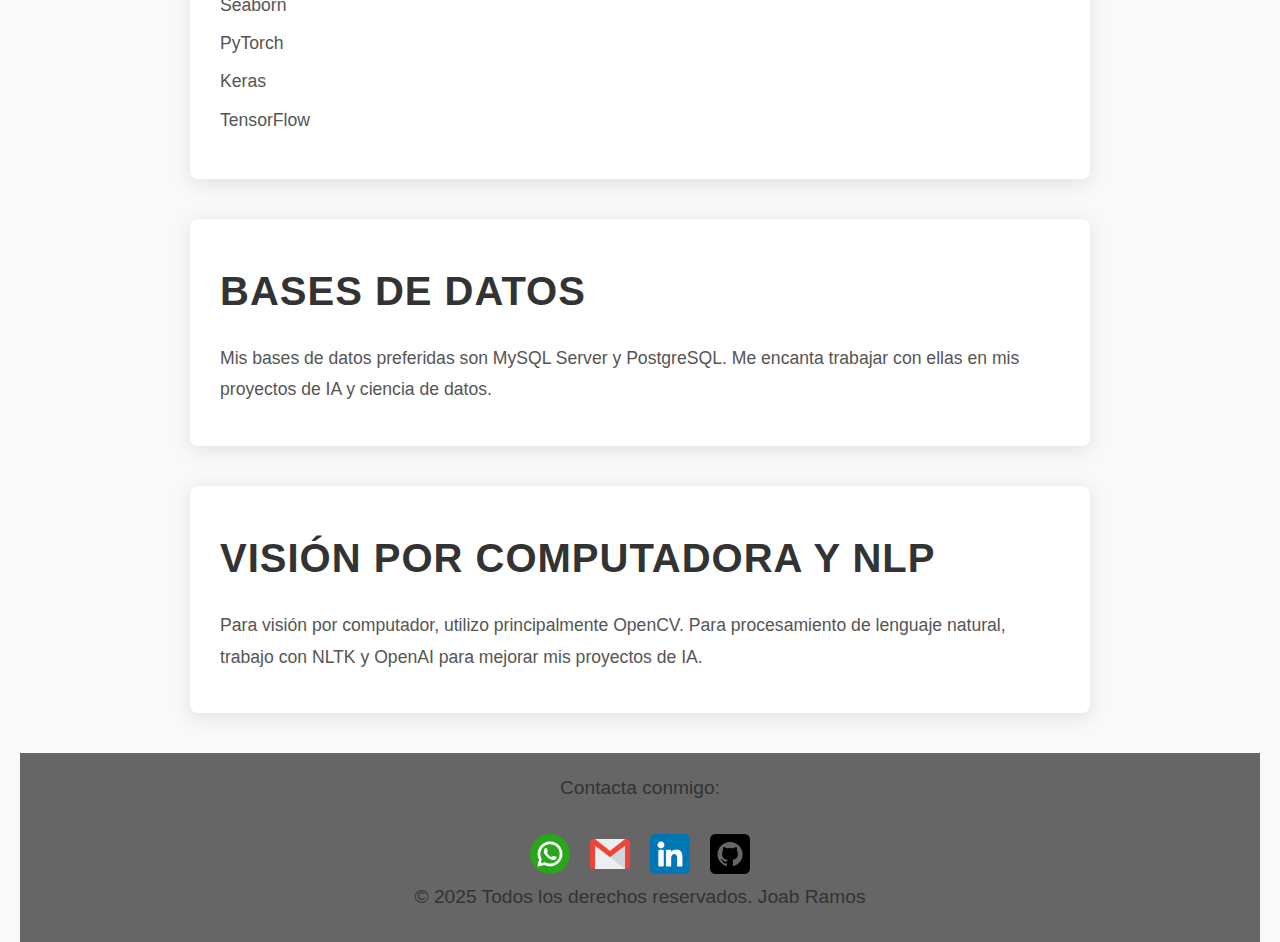
==== commit de179c51: "Se modifica color de footer y se agrega github en el footer" ====
--- a/index.html
+++ b/index.html
@@ -33,7 +33,8 @@
         <ul>
             <li>Numpy</li>
             <li>Pandas</li>
-            <li>Matplotlib y Pyplot</li>
+            <li>Matplotlib</li>
+            <li>Pyplot</li>
             <li>Seaborn</li>
             <li>PyTorch</li>
             <li>Keras</li>
@@ -63,6 +64,9 @@
           <a href="https://www.linkedin.com/in/joab-ramos-vivas-059a75144/" target="_blank">
               <img src="css/icon/linkedin.png" alt="LinkedIn" class="contact-icon">
           </a>
+          <a href="https://github.com/JoabRV" target="_blank">
+            <img src="css/icon/github.png" alt="LinkedIn" class="contact-icon">
+        </a>
       </div>
       <p class="rights">© 2025 Todos los derechos reservados. Joab Ramos</p>
   </footer>
--- a/css/style.css
+++ b/css/style.css
@@ -76,7 +76,7 @@
 }
 
 footer {
-    background-color: #333;
+    background-color: #666;
     color: white;
     text-align: center;
     padding: 20px;
